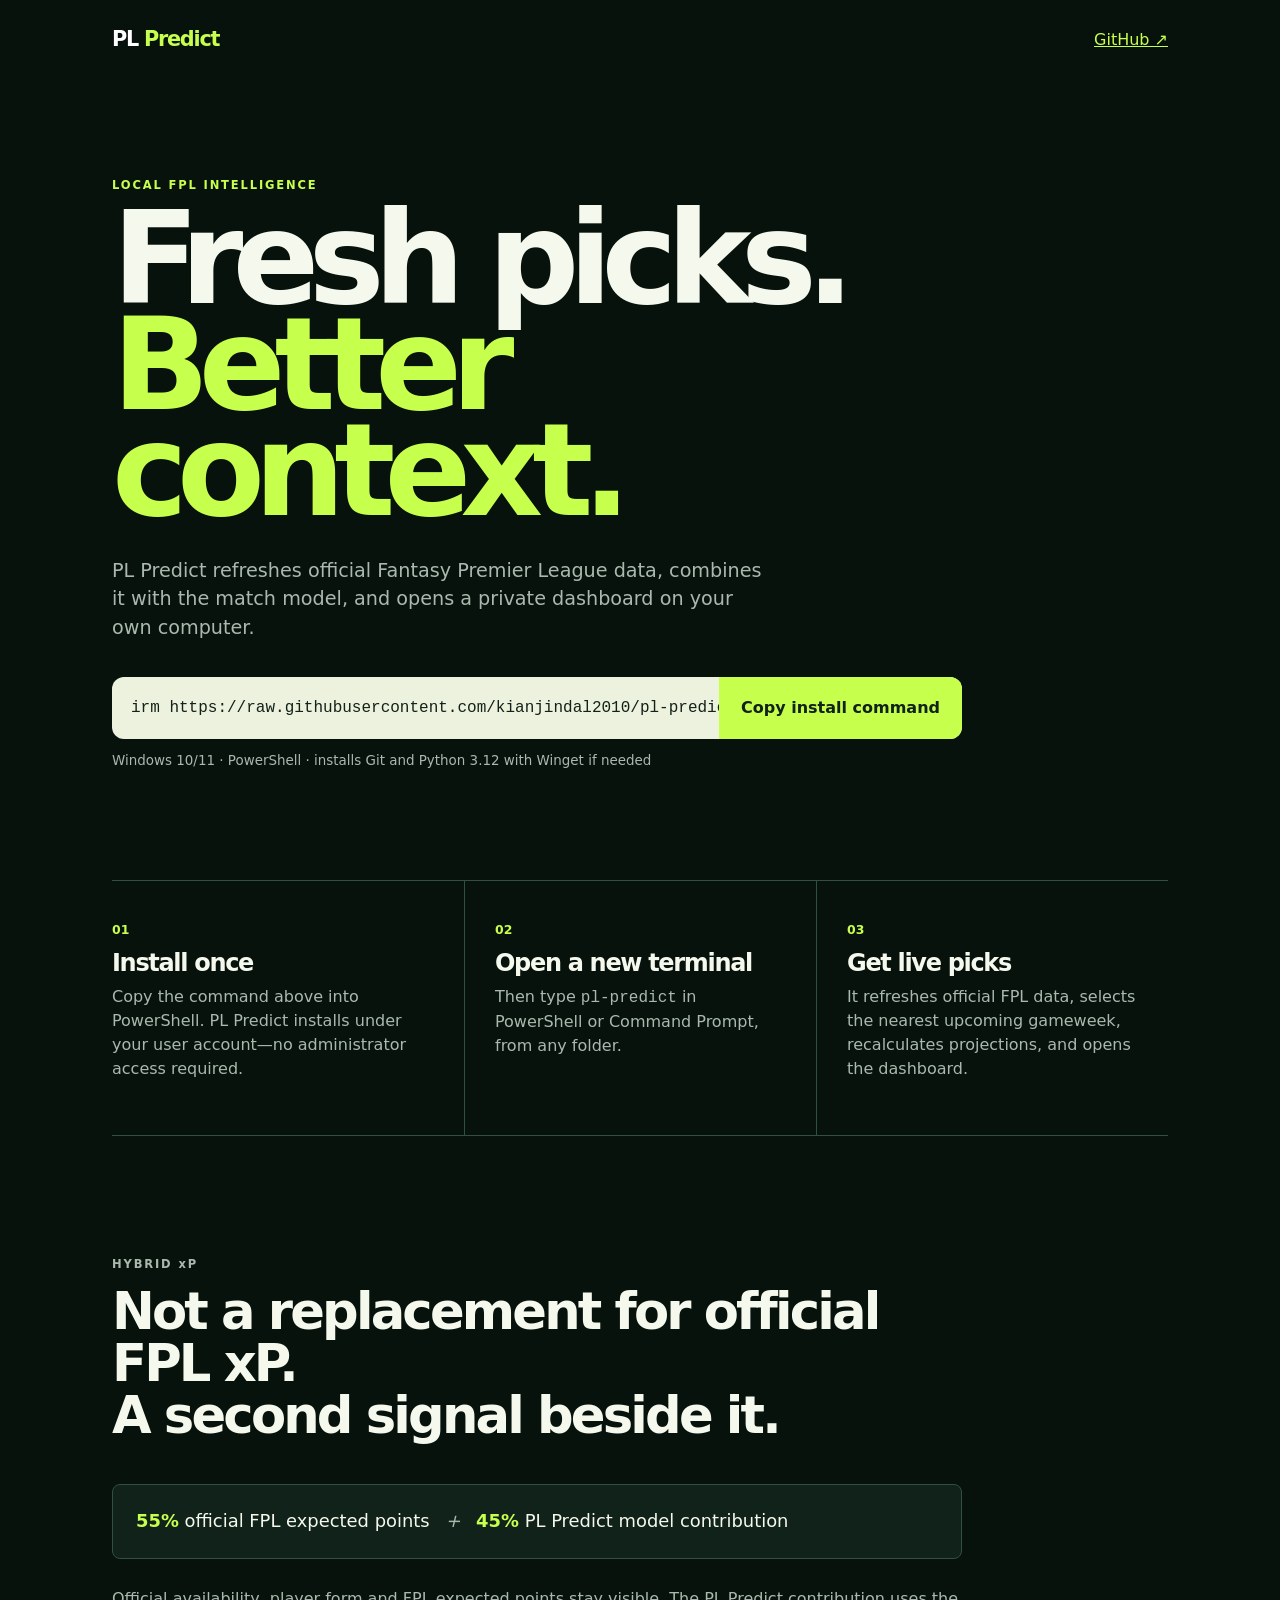
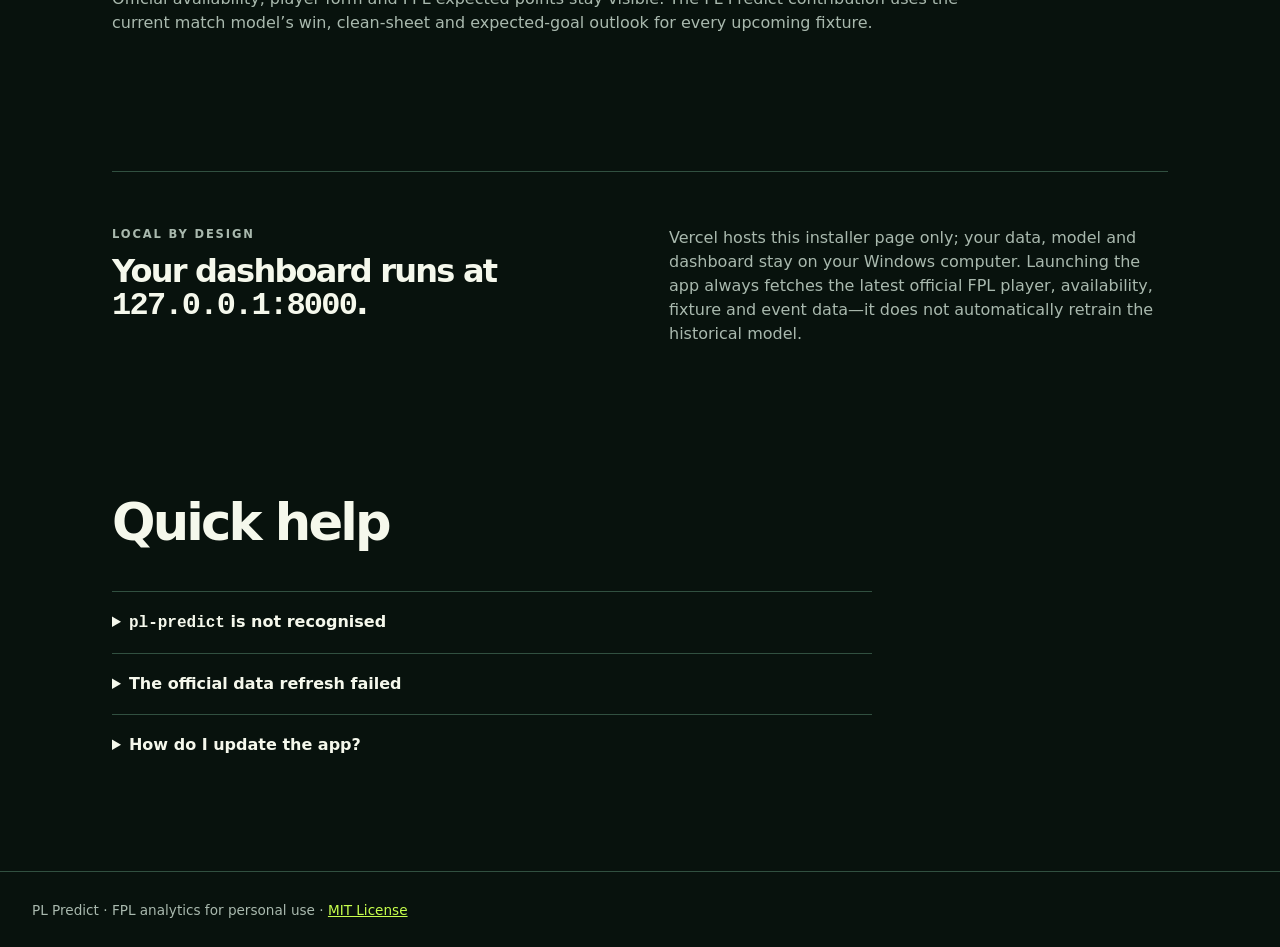
==== site/index.html @ bb428202 "Add local FPL launcher and Vercel installer site" ====
<!doctype html>
<html lang="en">
  <head>
    <meta charset="UTF-8" />
    <meta name="viewport" content="width=device-width, initial-scale=1.0" />
    <meta name="description" content="Install PL Predict, a local Fantasy Premier League projection dashboard." />
    <title>PL Predict — Live FPL projections</title>
    <link rel="stylesheet" href="styles.css" />
  </head>
  <body>
    <main>
      <nav><a class="brand" href="#top">PL <span>Predict</span></a><a href="https://github.com/kianjindal2010/pl-predict">GitHub ↗</a></nav>
      <section class="hero" id="top">
        <p class="eyebrow">LOCAL FPL INTELLIGENCE</p>
        <h1>Fresh picks.<br /><em>Better context.</em></h1>
        <p class="lede">PL Predict refreshes official Fantasy Premier League data, combines it with the match model, and opens a private dashboard on your own computer.</p>
        <div class="command-wrap">
          <code id="install-command">irm https://raw.githubusercontent.com/kianjindal2010/pl-predict/main/scripts/install.ps1 | iex</code>
          <button id="copy-command" type="button">Copy install command</button>
        </div>
        <p class="micro">Windows 10/11 · PowerShell · installs Git and Python 3.12 with Winget if needed</p>
      </section>
      <section class="steps" aria-label="How it works">
        <article><span>01</span><h2>Install once</h2><p>Copy the command above into PowerShell. PL Predict installs under your user account—no administrator access required.</p></article>
        <article><span>02</span><h2>Open a new terminal</h2><p>Then type <code>pl-predict</code> in PowerShell or Command Prompt, from any folder.</p></article>
        <article><span>03</span><h2>Get live picks</h2><p>It refreshes official FPL data, selects the nearest upcoming gameweek, recalculates projections, and opens the dashboard.</p></article>
      </section>
      <section class="hybrid">
        <p class="eyebrow">HYBRID xP</p>
        <h2>Not a replacement for official FPL xP.<br />A second signal beside it.</h2>
        <div class="formula"><b>55%</b> official FPL expected points <i>+</i> <b>45%</b> PL Predict model contribution</div>
        <p>Official availability, player form and FPL expected points stay visible. The PL Predict contribution uses the current match model’s win, clean-sheet and expected-goal outlook for every upcoming fixture.</p>
      </section>
      <section class="help">
        <div><p class="eyebrow">LOCAL BY DESIGN</p><h2>Your dashboard runs at <code>127.0.0.1:8000</code>.</h2></div>
        <p>Vercel hosts this installer page only; your data, model and dashboard stay on your Windows computer. Launching the app always fetches the latest official FPL player, availability, fixture and event data—it does not automatically retrain the historical model.</p>
      </section>
      <section class="troubleshooting">
        <h2>Quick help</h2>
        <details><summary><code>pl-predict</code> is not recognised</summary><p>Close the terminal after installation, open a new PowerShell or Command Prompt window, and try again. The installer adds its launcher to your user PATH.</p></details>
        <details><summary>The official data refresh failed</summary><p>Check your internet connection and run <code>pl-predict refresh-fpl</code>. The dashboard can still start with its last local data.</p></details>
        <details><summary>How do I update the app?</summary><p>Run the installer command again. It safely pulls the latest app code without deleting local runtime snapshots.</p></details>
      </section>
    </main>
    <footer>PL Predict · FPL analytics for personal use · <a href="https://github.com/kianjindal2010/pl-predict/blob/main/LICENSE">MIT License</a></footer>
    <script src="app.js"></script>
  </body>
</html>
---- site/styles.css ----
:root { --ink:#08120d; --panel:#102219; --mint:#c7ff4d; --muted:#a9b9ae; --line:#315040; }
* { box-sizing:border-box; } body { margin:0; background:var(--ink); color:#f5f8ec; font-family:Inter,ui-sans-serif,system-ui,sans-serif; line-height:1.5; } main { max-width:1120px; margin:auto; padding:24px 32px 96px; } nav { display:flex; justify-content:space-between; align-items:center; } a { color:var(--mint); } .brand { color:#fff; font-size:1.3rem; font-weight:800; letter-spacing:-.06em; text-decoration:none; } .brand span { color:var(--mint); } .hero { padding:122px 0 95px; max-width:850px; } .eyebrow { color:var(--mint); font-size:.72rem; font-weight:800; letter-spacing:.16em; } h1,h2,p { margin-top:0; } h1 { font-size:clamp(4rem,10vw,8.5rem); letter-spacing:-.085em; line-height:.83; margin-bottom:32px; } h1 em { color:var(--mint); font-style:normal; } h2 { font-size:clamp(1.8rem,4vw,3.4rem); letter-spacing:-.055em; line-height:1.02; } .lede { color:var(--muted); max-width:650px; font-size:1.2rem; } .command-wrap { display:flex; background:#ecf2de; border-radius:12px; overflow:hidden; margin-top:34px; } .command-wrap code { flex:1; color:#132119; padding:19px; overflow:auto; white-space:nowrap; } button { border:0; background:var(--mint); color:#102219; font:inherit; font-weight:800; padding:0 22px; cursor:pointer; } .micro { color:var(--muted); font-size:.84rem; margin-top:12px; } .steps { border-top:1px solid var(--line); border-bottom:1px solid var(--line); display:grid; grid-template-columns:repeat(3,1fr); } article { padding:36px 30px 38px 0; } article + article { padding-left:30px; border-left:1px solid var(--line); } article span { color:var(--mint); font-size:.78rem; font-weight:800; } article h2 { font-size:1.5rem; margin:10px 0; } article p,.hybrid p,.help p { color:var(--muted); } .hybrid { padding:120px 0; max-width:850px; } .formula { background:var(--panel); border:1px solid var(--line); border-radius:8px; padding:23px; margin:28px 0; font-size:1.12rem; } .formula b { color:var(--mint); } .formula i { color:var(--muted); padding:0 10px; } .help { display:grid; grid-template-columns:1fr 1fr; gap:58px; padding:54px 0; border-top:1px solid var(--line); } .help h2 { font-size:2rem; } code { font-family:"Cascadia Code",Consolas,monospace; } .troubleshooting { padding-top:80px; max-width:760px; } details { border-top:1px solid var(--line); padding:18px 0; } summary { cursor:pointer; font-weight:700; } details p { color:var(--muted); margin:12px 0 0; } footer { padding:28px 32px; color:var(--muted); border-top:1px solid var(--line); font-size:.85rem; }
@media (max-width:700px) { main { padding:20px 20px 70px; } .hero { padding:84px 0 65px; } .command-wrap,.help,.steps { display:block; } .command-wrap code { display:block; } button { width:100%; padding:15px; } article + article { border-left:0; border-top:1px solid var(--line); padding-left:0; } .help { padding:45px 0; } }
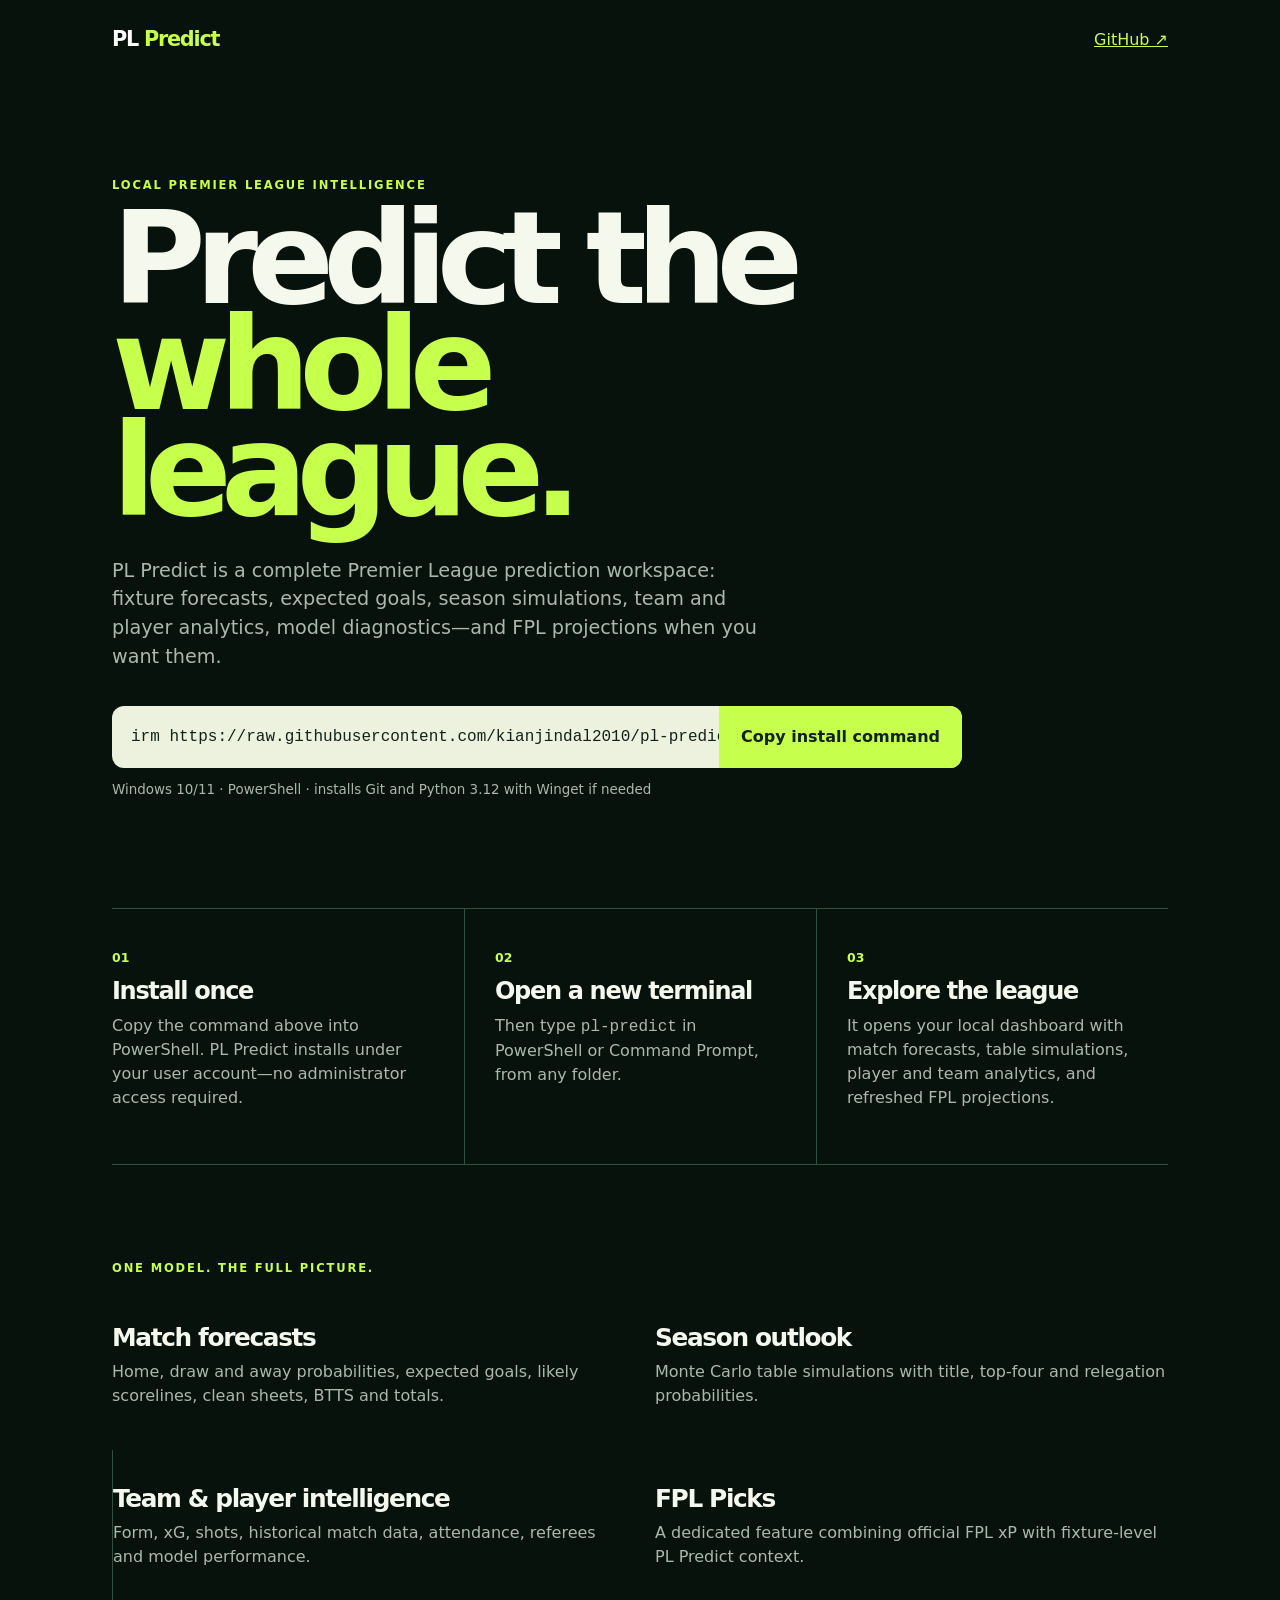
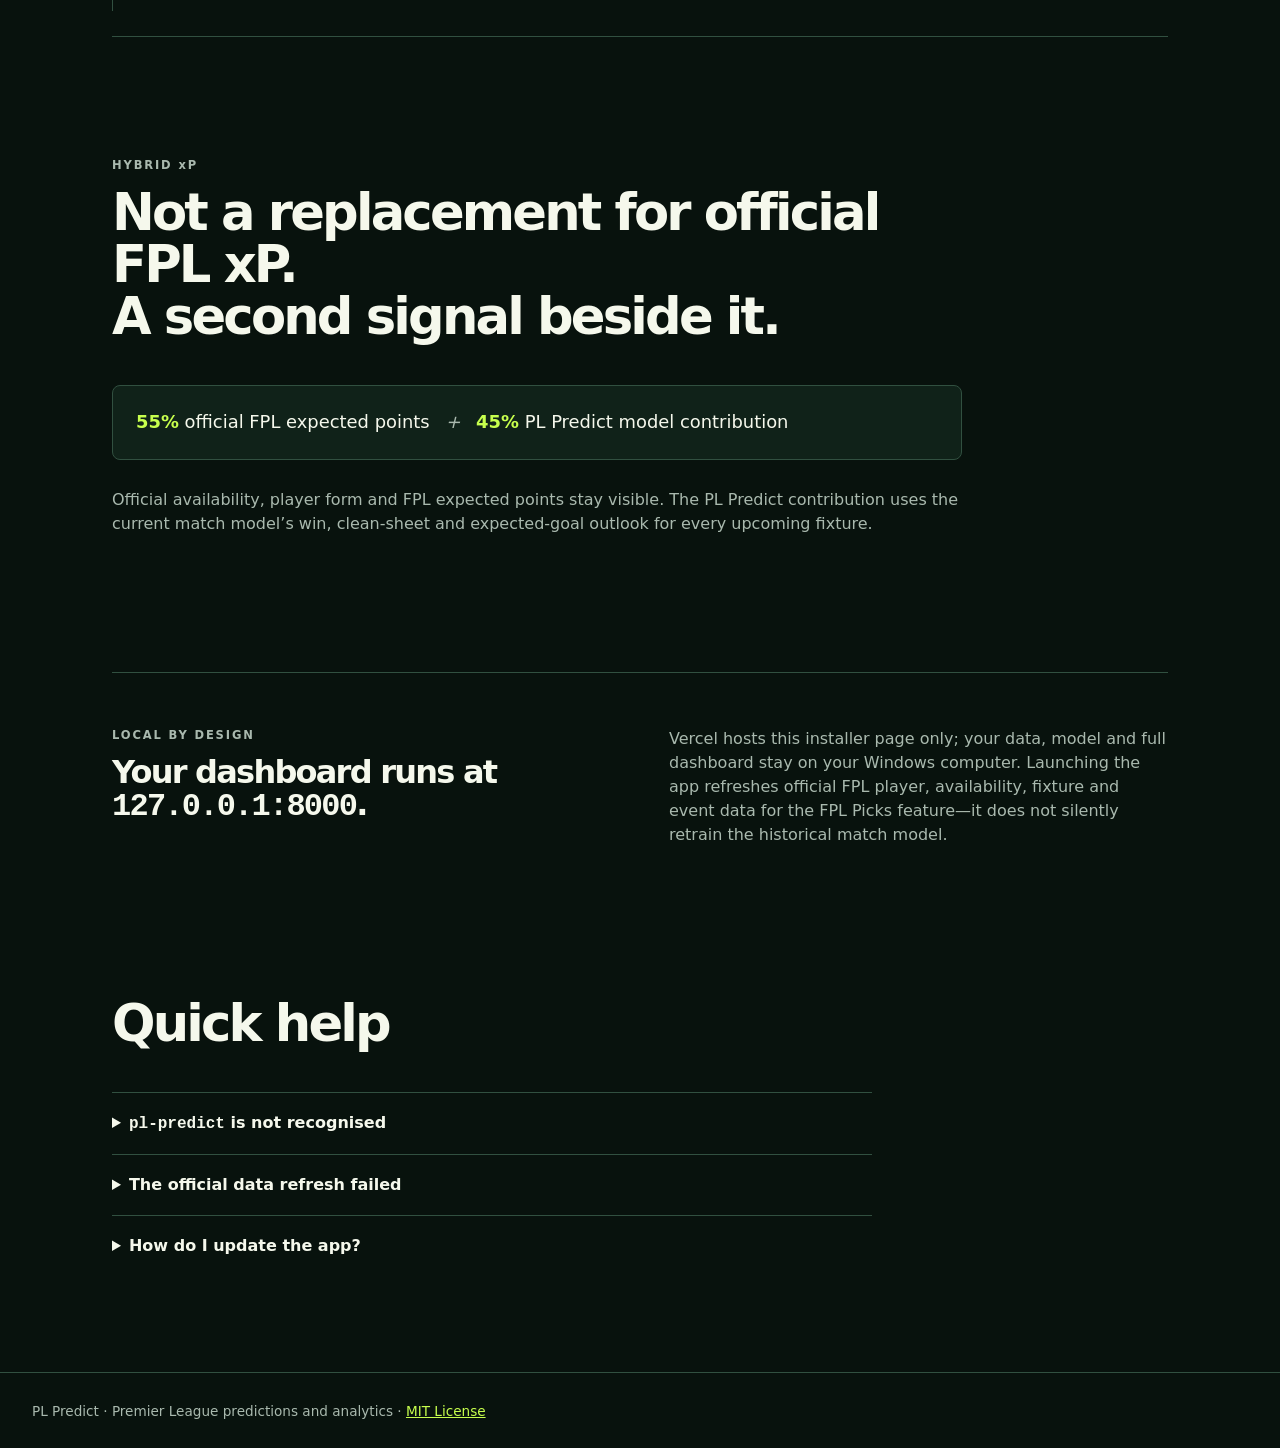
==== commit c496df34: "Position PL Predict as full league platform" ====
--- a/site/index.html
+++ b/site/index.html
@@ -3,17 +3,17 @@
   <head>
     <meta charset="UTF-8" />
     <meta name="viewport" content="width=device-width, initial-scale=1.0" />
-    <meta name="description" content="Install PL Predict, a local Fantasy Premier League projection dashboard." />
-    <title>PL Predict — Live FPL projections</title>
+    <meta name="description" content="Install PL Predict, a complete local Premier League prediction and analytics platform." />
+    <title>PL Predict — Premier League intelligence</title>
     <link rel="stylesheet" href="styles.css" />
   </head>
   <body>
     <main>
       <nav><a class="brand" href="#top">PL <span>Predict</span></a><a href="https://github.com/kianjindal2010/pl-predict">GitHub ↗</a></nav>
       <section class="hero" id="top">
-        <p class="eyebrow">LOCAL FPL INTELLIGENCE</p>
-        <h1>Fresh picks.<br /><em>Better context.</em></h1>
-        <p class="lede">PL Predict refreshes official Fantasy Premier League data, combines it with the match model, and opens a private dashboard on your own computer.</p>
+        <p class="eyebrow">LOCAL PREMIER LEAGUE INTELLIGENCE</p>
+        <h1>Predict the<br /><em>whole league.</em></h1>
+        <p class="lede">PL Predict is a complete Premier League prediction workspace: fixture forecasts, expected goals, season simulations, team and player analytics, model diagnostics—and FPL projections when you want them.</p>
         <div class="command-wrap">
           <code id="install-command">irm https://raw.githubusercontent.com/kianjindal2010/pl-predict/main/scripts/install.ps1 | iex</code>
           <button id="copy-command" type="button">Copy install command</button>
@@ -23,7 +23,16 @@
       <section class="steps" aria-label="How it works">
         <article><span>01</span><h2>Install once</h2><p>Copy the command above into PowerShell. PL Predict installs under your user account—no administrator access required.</p></article>
         <article><span>02</span><h2>Open a new terminal</h2><p>Then type <code>pl-predict</code> in PowerShell or Command Prompt, from any folder.</p></article>
-        <article><span>03</span><h2>Get live picks</h2><p>It refreshes official FPL data, selects the nearest upcoming gameweek, recalculates projections, and opens the dashboard.</p></article>
+        <article><span>03</span><h2>Explore the league</h2><p>It opens your local dashboard with match forecasts, table simulations, player and team analytics, and refreshed FPL projections.</p></article>
+      </section>
+      <section class="coverage">
+        <p class="eyebrow">ONE MODEL. THE FULL PICTURE.</p>
+        <div class="coverage-grid">
+          <article><h2>Match forecasts</h2><p>Home, draw and away probabilities, expected goals, likely scorelines, clean sheets, BTTS and totals.</p></article>
+          <article><h2>Season outlook</h2><p>Monte Carlo table simulations with title, top-four and relegation probabilities.</p></article>
+          <article><h2>Team & player intelligence</h2><p>Form, xG, shots, historical match data, attendance, referees and model performance.</p></article>
+          <article><h2>FPL Picks</h2><p>A dedicated feature combining official FPL xP with fixture-level PL Predict context.</p></article>
+        </div>
       </section>
       <section class="hybrid">
         <p class="eyebrow">HYBRID xP</p>
@@ -33,7 +42,7 @@
       </section>
       <section class="help">
         <div><p class="eyebrow">LOCAL BY DESIGN</p><h2>Your dashboard runs at <code>127.0.0.1:8000</code>.</h2></div>
-        <p>Vercel hosts this installer page only; your data, model and dashboard stay on your Windows computer. Launching the app always fetches the latest official FPL player, availability, fixture and event data—it does not automatically retrain the historical model.</p>
+        <p>Vercel hosts this installer page only; your data, model and full dashboard stay on your Windows computer. Launching the app refreshes official FPL player, availability, fixture and event data for the FPL Picks feature—it does not silently retrain the historical match model.</p>
       </section>
       <section class="troubleshooting">
         <h2>Quick help</h2>
@@ -42,7 +51,7 @@
         <details><summary>How do I update the app?</summary><p>Run the installer command again. It safely pulls the latest app code without deleting local runtime snapshots.</p></details>
       </section>
     </main>
-    <footer>PL Predict · FPL analytics for personal use · <a href="https://github.com/kianjindal2010/pl-predict/blob/main/LICENSE">MIT License</a></footer>
+    <footer>PL Predict · Premier League predictions and analytics · <a href="https://github.com/kianjindal2010/pl-predict/blob/main/LICENSE">MIT License</a></footer>
     <script src="app.js"></script>
   </body>
 </html>
--- a/site/styles.css
+++ b/site/styles.css
@@ -1,3 +1,4 @@
 :root { --ink:#08120d; --panel:#102219; --mint:#c7ff4d; --muted:#a9b9ae; --line:#315040; }
 * { box-sizing:border-box; } body { margin:0; background:var(--ink); color:#f5f8ec; font-family:Inter,ui-sans-serif,system-ui,sans-serif; line-height:1.5; } main { max-width:1120px; margin:auto; padding:24px 32px 96px; } nav { display:flex; justify-content:space-between; align-items:center; } a { color:var(--mint); } .brand { color:#fff; font-size:1.3rem; font-weight:800; letter-spacing:-.06em; text-decoration:none; } .brand span { color:var(--mint); } .hero { padding:122px 0 95px; max-width:850px; } .eyebrow { color:var(--mint); font-size:.72rem; font-weight:800; letter-spacing:.16em; } h1,h2,p { margin-top:0; } h1 { font-size:clamp(4rem,10vw,8.5rem); letter-spacing:-.085em; line-height:.83; margin-bottom:32px; } h1 em { color:var(--mint); font-style:normal; } h2 { font-size:clamp(1.8rem,4vw,3.4rem); letter-spacing:-.055em; line-height:1.02; } .lede { color:var(--muted); max-width:650px; font-size:1.2rem; } .command-wrap { display:flex; background:#ecf2de; border-radius:12px; overflow:hidden; margin-top:34px; } .command-wrap code { flex:1; color:#132119; padding:19px; overflow:auto; white-space:nowrap; } button { border:0; background:var(--mint); color:#102219; font:inherit; font-weight:800; padding:0 22px; cursor:pointer; } .micro { color:var(--muted); font-size:.84rem; margin-top:12px; } .steps { border-top:1px solid var(--line); border-bottom:1px solid var(--line); display:grid; grid-template-columns:repeat(3,1fr); } article { padding:36px 30px 38px 0; } article + article { padding-left:30px; border-left:1px solid var(--line); } article span { color:var(--mint); font-size:.78rem; font-weight:800; } article h2 { font-size:1.5rem; margin:10px 0; } article p,.hybrid p,.help p { color:var(--muted); } .hybrid { padding:120px 0; max-width:850px; } .formula { background:var(--panel); border:1px solid var(--line); border-radius:8px; padding:23px; margin:28px 0; font-size:1.12rem; } .formula b { color:var(--mint); } .formula i { color:var(--muted); padding:0 10px; } .help { display:grid; grid-template-columns:1fr 1fr; gap:58px; padding:54px 0; border-top:1px solid var(--line); } .help h2 { font-size:2rem; } code { font-family:"Cascadia Code",Consolas,monospace; } .troubleshooting { padding-top:80px; max-width:760px; } details { border-top:1px solid var(--line); padding:18px 0; } summary { cursor:pointer; font-weight:700; } details p { color:var(--muted); margin:12px 0 0; } footer { padding:28px 32px; color:var(--muted); border-top:1px solid var(--line); font-size:.85rem; }
-@media (max-width:700px) { main { padding:20px 20px 70px; } .hero { padding:84px 0 65px; } .command-wrap,.help,.steps { display:block; } .command-wrap code { display:block; } button { width:100%; padding:15px; } article + article { border-left:0; border-top:1px solid var(--line); padding-left:0; } .help { padding:45px 0; } }
+.coverage { padding:95px 0 25px; border-bottom:1px solid var(--line); } .coverage-grid { display:grid; grid-template-columns:repeat(2,1fr); gap:0 30px; } .coverage-grid article { padding:26px 0; } .coverage-grid article:nth-child(even) { border-left:0; padding-left:0; } .coverage-grid article h2 { font-size:1.55rem; }
+@media (max-width:700px) { main { padding:20px 20px 70px; } .hero { padding:84px 0 65px; } .command-wrap,.help,.steps,.coverage-grid { display:block; } .command-wrap code { display:block; } button { width:100%; padding:15px; } article + article { border-left:0; border-top:1px solid var(--line); padding-left:0; } .help { padding:45px 0; } }
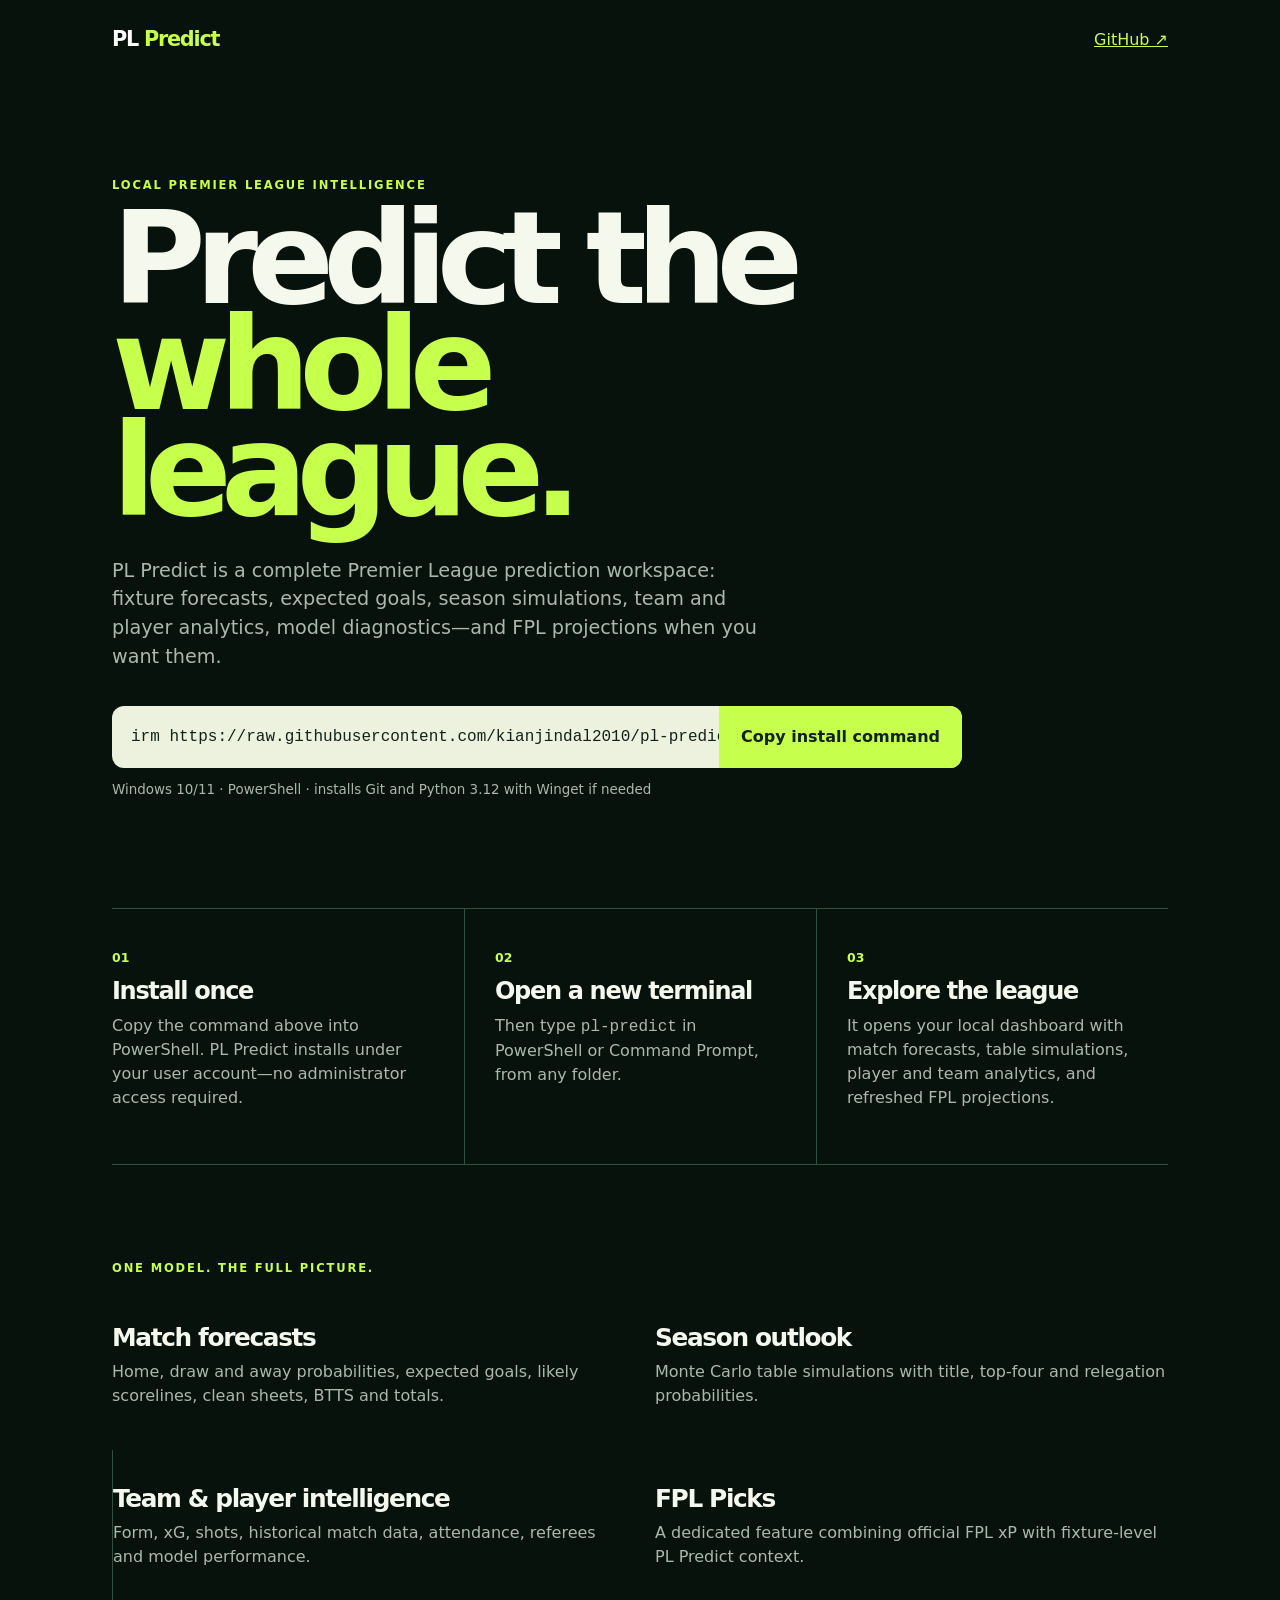
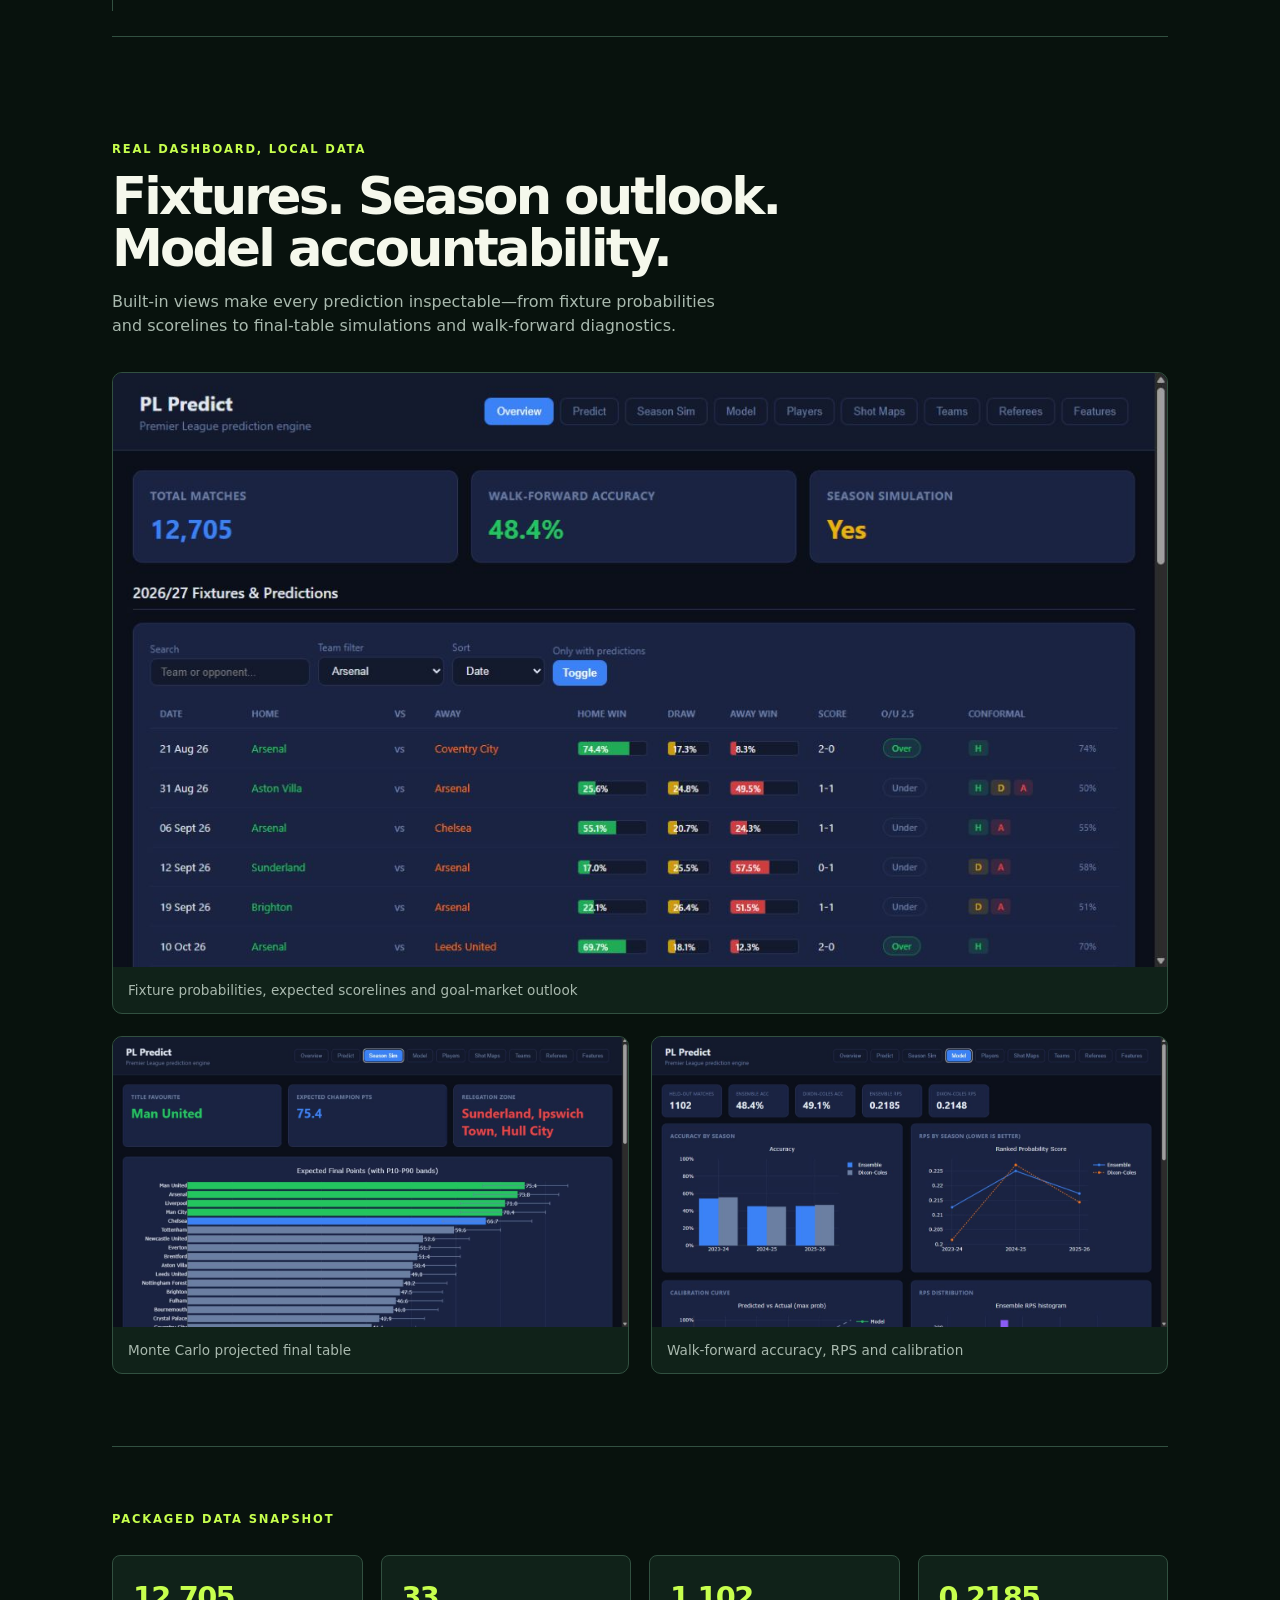
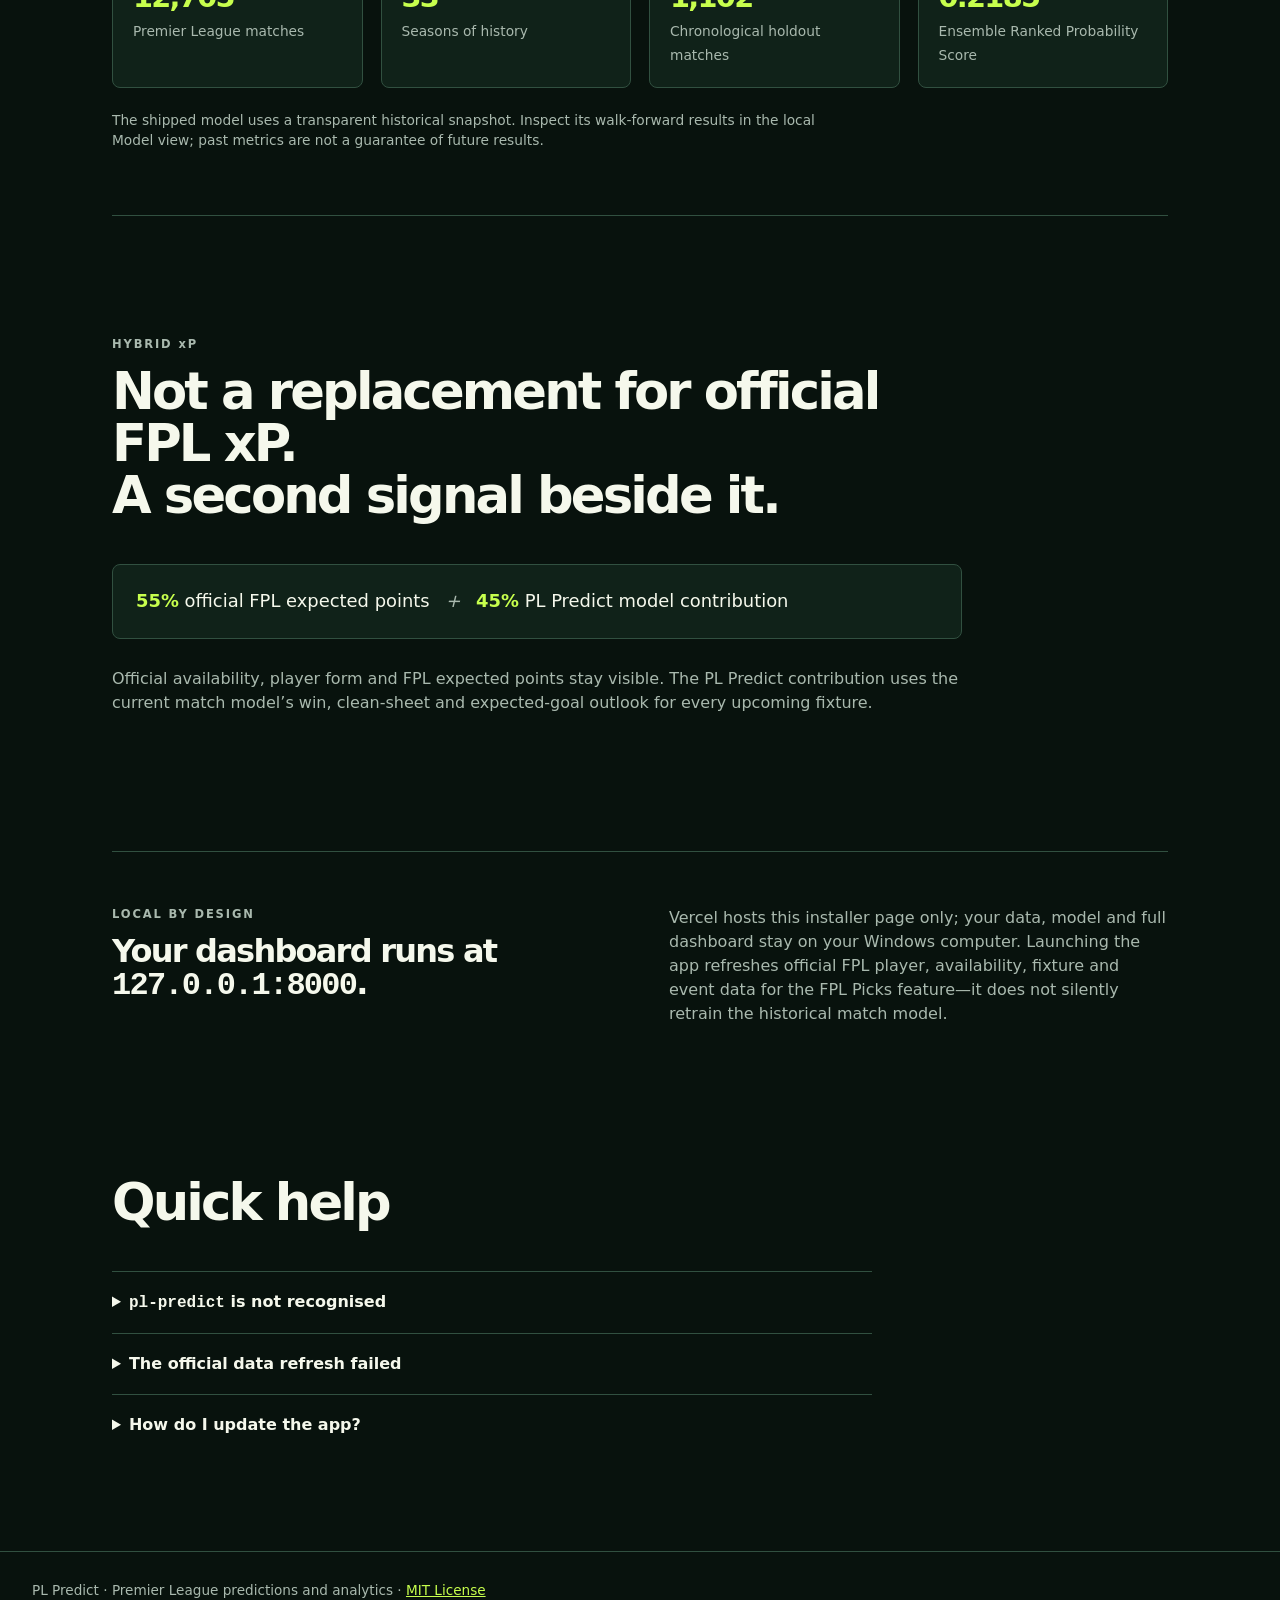
==== commit 022a5638: "Add dashboard gallery and data snapshot" ====
--- a/site/index.html
+++ b/site/index.html
@@ -34,6 +34,26 @@
           <article><h2>FPL Picks</h2><p>A dedicated feature combining official FPL xP with fixture-level PL Predict context.</p></article>
         </div>
       </section>
+      <section class="showcase">
+        <p class="eyebrow">REAL DASHBOARD, LOCAL DATA</p>
+        <h2>Fixtures. Season outlook.<br />Model accountability.</h2>
+        <p class="showcase-copy">Built-in views make every prediction inspectable—from fixture probabilities and scorelines to final-table simulations and walk-forward diagnostics.</p>
+        <div class="shot-grid">
+          <figure class="wide"><img src="images/dashboard-overview.png" alt="PL Predict fixture forecast dashboard" /><figcaption>Fixture probabilities, expected scorelines and goal-market outlook</figcaption></figure>
+          <figure><img src="images/dashboard-season-sim.png" alt="PL Predict season simulation" /><figcaption>Monte Carlo projected final table</figcaption></figure>
+          <figure><img src="images/dashboard-model.png" alt="PL Predict model evaluation dashboard" /><figcaption>Walk-forward accuracy, RPS and calibration</figcaption></figure>
+        </div>
+      </section>
+      <section class="data-snapshot">
+        <p class="eyebrow">PACKAGED DATA SNAPSHOT</p>
+        <div class="snapshot-grid">
+          <div><strong>12,705</strong><span>Premier League matches</span></div>
+          <div><strong>33</strong><span>Seasons of history</span></div>
+          <div><strong>1,102</strong><span>Chronological holdout matches</span></div>
+          <div><strong>0.2185</strong><span>Ensemble Ranked Probability Score</span></div>
+        </div>
+        <p class="snapshot-note">The shipped model uses a transparent historical snapshot. Inspect its walk-forward results in the local Model view; past metrics are not a guarantee of future results.</p>
+      </section>
       <section class="hybrid">
         <p class="eyebrow">HYBRID xP</p>
         <h2>Not a replacement for official FPL xP.<br />A second signal beside it.</h2>
--- a/site/styles.css
+++ b/site/styles.css
@@ -1,4 +1,5 @@
 :root { --ink:#08120d; --panel:#102219; --mint:#c7ff4d; --muted:#a9b9ae; --line:#315040; }
 * { box-sizing:border-box; } body { margin:0; background:var(--ink); color:#f5f8ec; font-family:Inter,ui-sans-serif,system-ui,sans-serif; line-height:1.5; } main { max-width:1120px; margin:auto; padding:24px 32px 96px; } nav { display:flex; justify-content:space-between; align-items:center; } a { color:var(--mint); } .brand { color:#fff; font-size:1.3rem; font-weight:800; letter-spacing:-.06em; text-decoration:none; } .brand span { color:var(--mint); } .hero { padding:122px 0 95px; max-width:850px; } .eyebrow { color:var(--mint); font-size:.72rem; font-weight:800; letter-spacing:.16em; } h1,h2,p { margin-top:0; } h1 { font-size:clamp(4rem,10vw,8.5rem); letter-spacing:-.085em; line-height:.83; margin-bottom:32px; } h1 em { color:var(--mint); font-style:normal; } h2 { font-size:clamp(1.8rem,4vw,3.4rem); letter-spacing:-.055em; line-height:1.02; } .lede { color:var(--muted); max-width:650px; font-size:1.2rem; } .command-wrap { display:flex; background:#ecf2de; border-radius:12px; overflow:hidden; margin-top:34px; } .command-wrap code { flex:1; color:#132119; padding:19px; overflow:auto; white-space:nowrap; } button { border:0; background:var(--mint); color:#102219; font:inherit; font-weight:800; padding:0 22px; cursor:pointer; } .micro { color:var(--muted); font-size:.84rem; margin-top:12px; } .steps { border-top:1px solid var(--line); border-bottom:1px solid var(--line); display:grid; grid-template-columns:repeat(3,1fr); } article { padding:36px 30px 38px 0; } article + article { padding-left:30px; border-left:1px solid var(--line); } article span { color:var(--mint); font-size:.78rem; font-weight:800; } article h2 { font-size:1.5rem; margin:10px 0; } article p,.hybrid p,.help p { color:var(--muted); } .hybrid { padding:120px 0; max-width:850px; } .formula { background:var(--panel); border:1px solid var(--line); border-radius:8px; padding:23px; margin:28px 0; font-size:1.12rem; } .formula b { color:var(--mint); } .formula i { color:var(--muted); padding:0 10px; } .help { display:grid; grid-template-columns:1fr 1fr; gap:58px; padding:54px 0; border-top:1px solid var(--line); } .help h2 { font-size:2rem; } code { font-family:"Cascadia Code",Consolas,monospace; } .troubleshooting { padding-top:80px; max-width:760px; } details { border-top:1px solid var(--line); padding:18px 0; } summary { cursor:pointer; font-weight:700; } details p { color:var(--muted); margin:12px 0 0; } footer { padding:28px 32px; color:var(--muted); border-top:1px solid var(--line); font-size:.85rem; }
 .coverage { padding:95px 0 25px; border-bottom:1px solid var(--line); } .coverage-grid { display:grid; grid-template-columns:repeat(2,1fr); gap:0 30px; } .coverage-grid article { padding:26px 0; } .coverage-grid article:nth-child(even) { border-left:0; padding-left:0; } .coverage-grid article h2 { font-size:1.55rem; }
-@media (max-width:700px) { main { padding:20px 20px 70px; } .hero { padding:84px 0 65px; } .command-wrap,.help,.steps,.coverage-grid { display:block; } .command-wrap code { display:block; } button { width:100%; padding:15px; } article + article { border-left:0; border-top:1px solid var(--line); padding-left:0; } .help { padding:45px 0; } }
+.showcase { padding:104px 0 72px; } .showcase > h2 { max-width:720px; margin-bottom:16px; } .showcase-copy { color:var(--muted); max-width:620px; } .shot-grid { display:grid; grid-template-columns:repeat(2,1fr); gap:22px; margin-top:34px; } figure { margin:0; background:var(--panel); border:1px solid var(--line); border-radius:10px; overflow:hidden; } figure.wide { grid-column:1 / -1; } figure img { display:block; width:100%; height:auto; } figcaption { padding:13px 15px; color:var(--muted); font-size:.85rem; } .data-snapshot { padding:64px 0; border-top:1px solid var(--line); border-bottom:1px solid var(--line); } .snapshot-grid { display:grid; grid-template-columns:repeat(4,1fr); gap:18px; margin-top:26px; } .snapshot-grid div { background:var(--panel); border:1px solid var(--line); border-radius:8px; padding:20px; } .snapshot-grid strong { display:block; color:var(--mint); font-size:1.8rem; letter-spacing:-.06em; } .snapshot-grid span,.snapshot-note { color:var(--muted); font-size:.86rem; } .snapshot-note { max-width:720px; margin:22px 0 0; }
+@media (max-width:700px) { main { padding:20px 20px 70px; } .hero { padding:84px 0 65px; } .command-wrap,.help,.steps,.coverage-grid,.shot-grid,.snapshot-grid { display:block; } .command-wrap code { display:block; } button { width:100%; padding:15px; } article + article { border-left:0; border-top:1px solid var(--line); padding-left:0; } .help { padding:45px 0; } figure { margin-top:18px; } .snapshot-grid div { margin-top:12px; } }
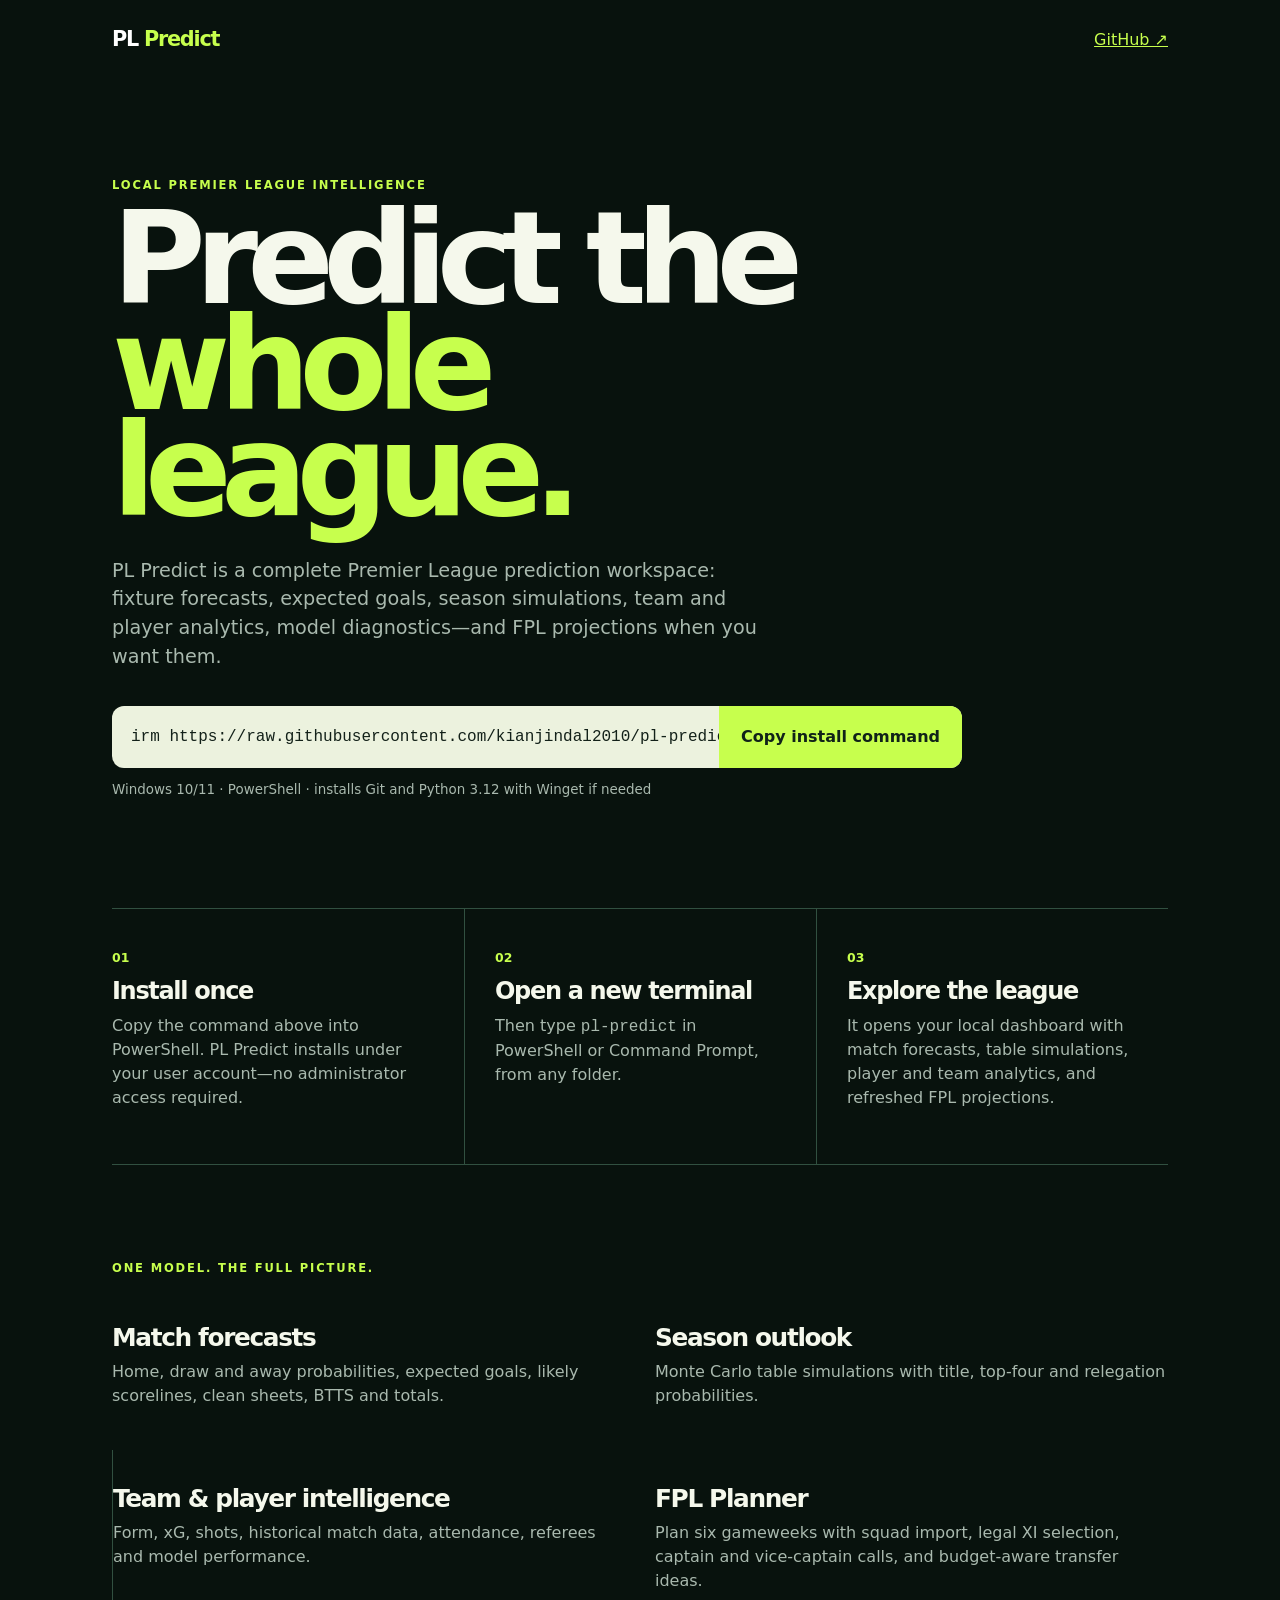
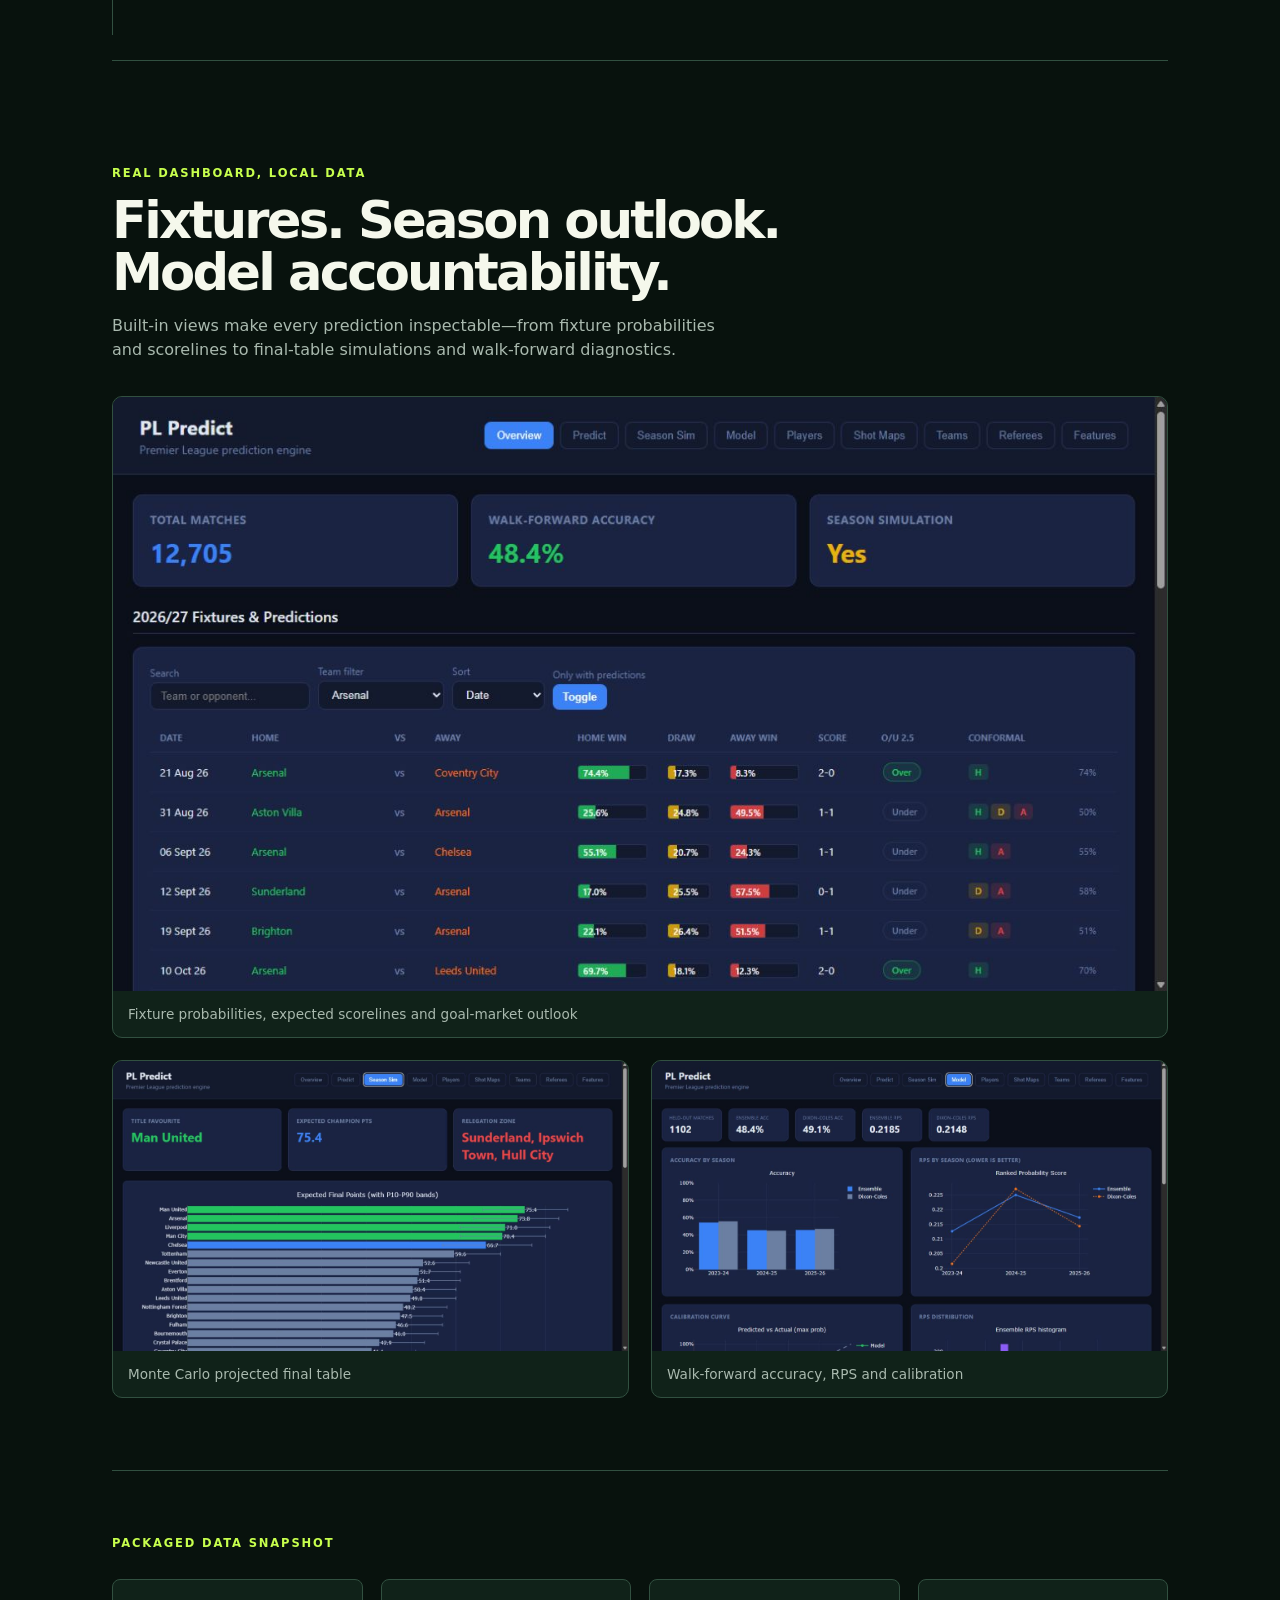
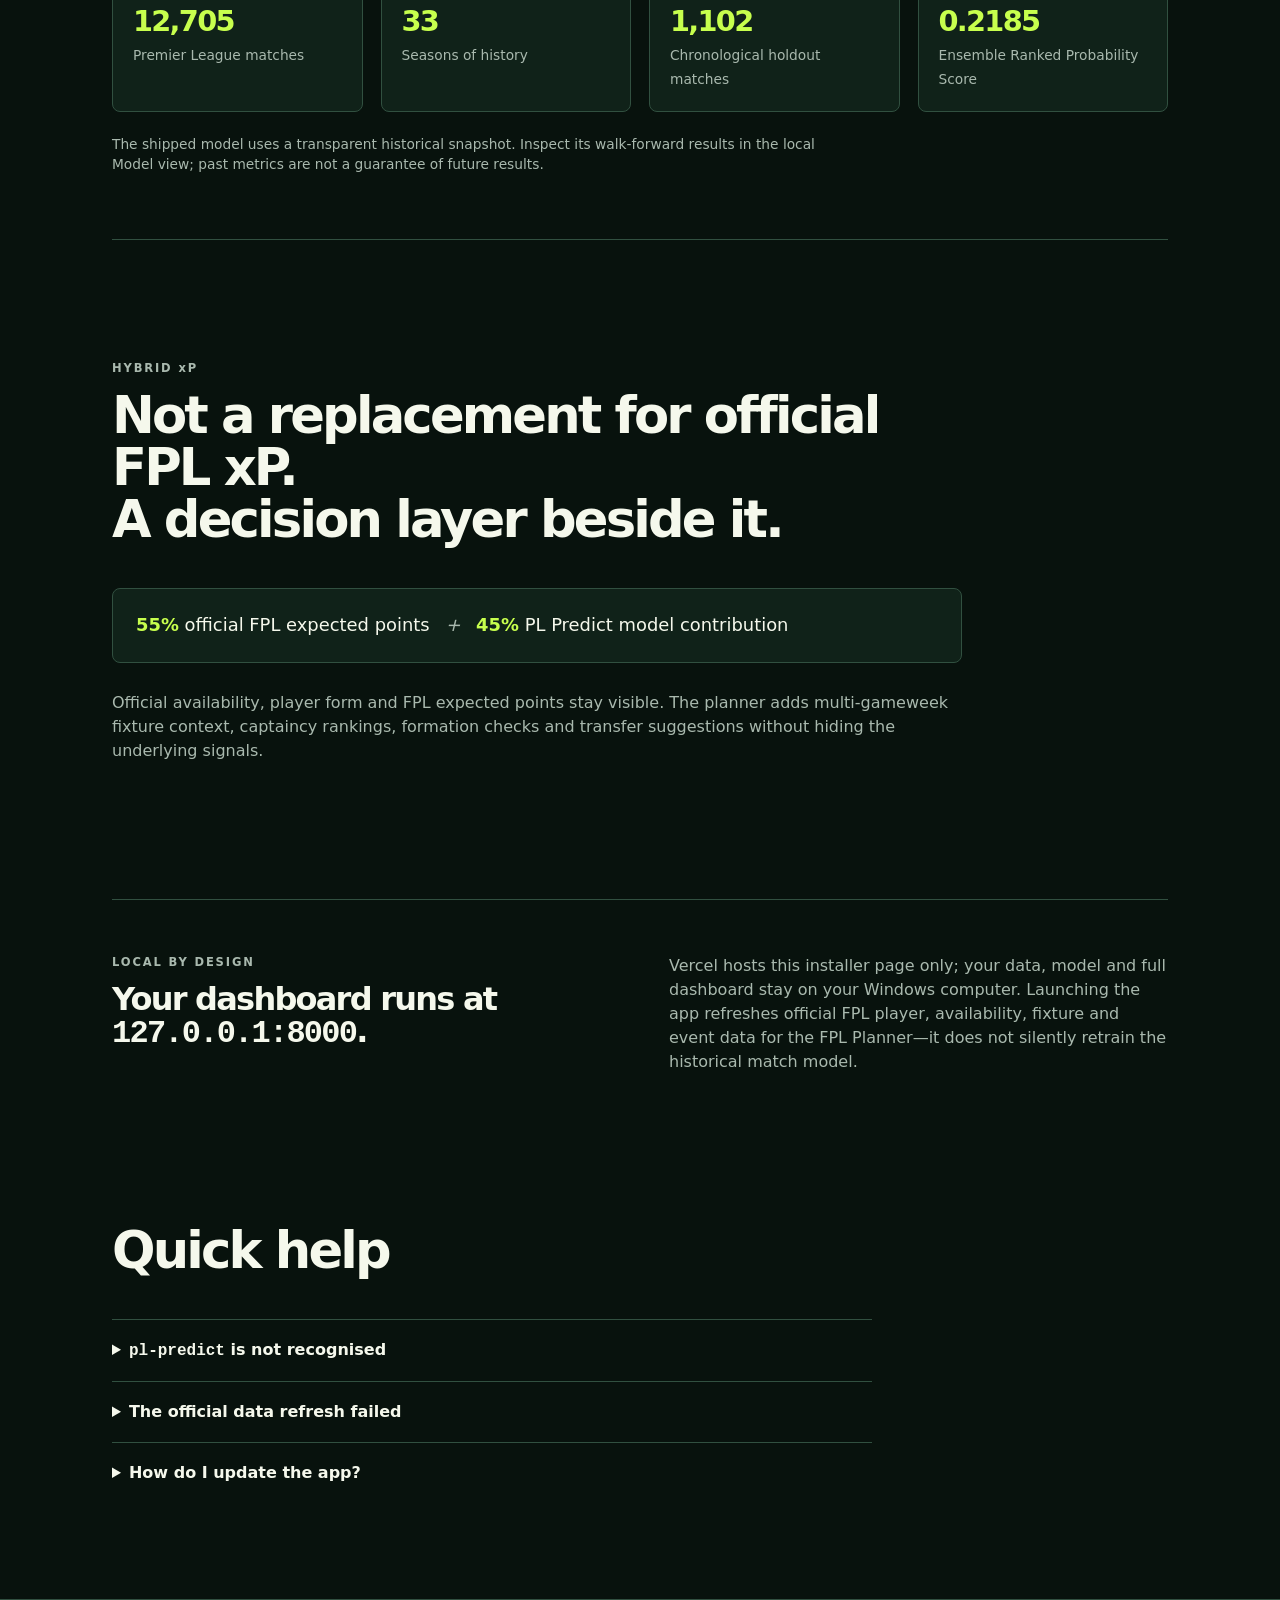
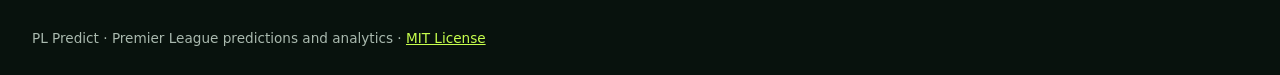
==== commit 507e29bf: "Add FPL planning dashboard Co-authored-by: Copilot App <223556219+Copilot@users.noreply.github.com>" ====
--- a/site/index.html
+++ b/site/index.html
@@ -31,7 +31,7 @@
           <article><h2>Match forecasts</h2><p>Home, draw and away probabilities, expected goals, likely scorelines, clean sheets, BTTS and totals.</p></article>
           <article><h2>Season outlook</h2><p>Monte Carlo table simulations with title, top-four and relegation probabilities.</p></article>
           <article><h2>Team & player intelligence</h2><p>Form, xG, shots, historical match data, attendance, referees and model performance.</p></article>
-          <article><h2>FPL Picks</h2><p>A dedicated feature combining official FPL xP with fixture-level PL Predict context.</p></article>
+          <article><h2>FPL Planner</h2><p>Plan six gameweeks with squad import, legal XI selection, captain and vice-captain calls, and budget-aware transfer ideas.</p></article>
         </div>
       </section>
       <section class="showcase">
@@ -56,13 +56,13 @@
       </section>
       <section class="hybrid">
         <p class="eyebrow">HYBRID xP</p>
-        <h2>Not a replacement for official FPL xP.<br />A second signal beside it.</h2>
+        <h2>Not a replacement for official FPL xP.<br />A decision layer beside it.</h2>
         <div class="formula"><b>55%</b> official FPL expected points <i>+</i> <b>45%</b> PL Predict model contribution</div>
-        <p>Official availability, player form and FPL expected points stay visible. The PL Predict contribution uses the current match model’s win, clean-sheet and expected-goal outlook for every upcoming fixture.</p>
+        <p>Official availability, player form and FPL expected points stay visible. The planner adds multi-gameweek fixture context, captaincy rankings, formation checks and transfer suggestions without hiding the underlying signals.</p>
       </section>
       <section class="help">
         <div><p class="eyebrow">LOCAL BY DESIGN</p><h2>Your dashboard runs at <code>127.0.0.1:8000</code>.</h2></div>
-        <p>Vercel hosts this installer page only; your data, model and full dashboard stay on your Windows computer. Launching the app refreshes official FPL player, availability, fixture and event data for the FPL Picks feature—it does not silently retrain the historical match model.</p>
+        <p>Vercel hosts this installer page only; your data, model and full dashboard stay on your Windows computer. Launching the app refreshes official FPL player, availability, fixture and event data for the FPL Planner—it does not silently retrain the historical match model.</p>
       </section>
       <section class="troubleshooting">
         <h2>Quick help</h2>
